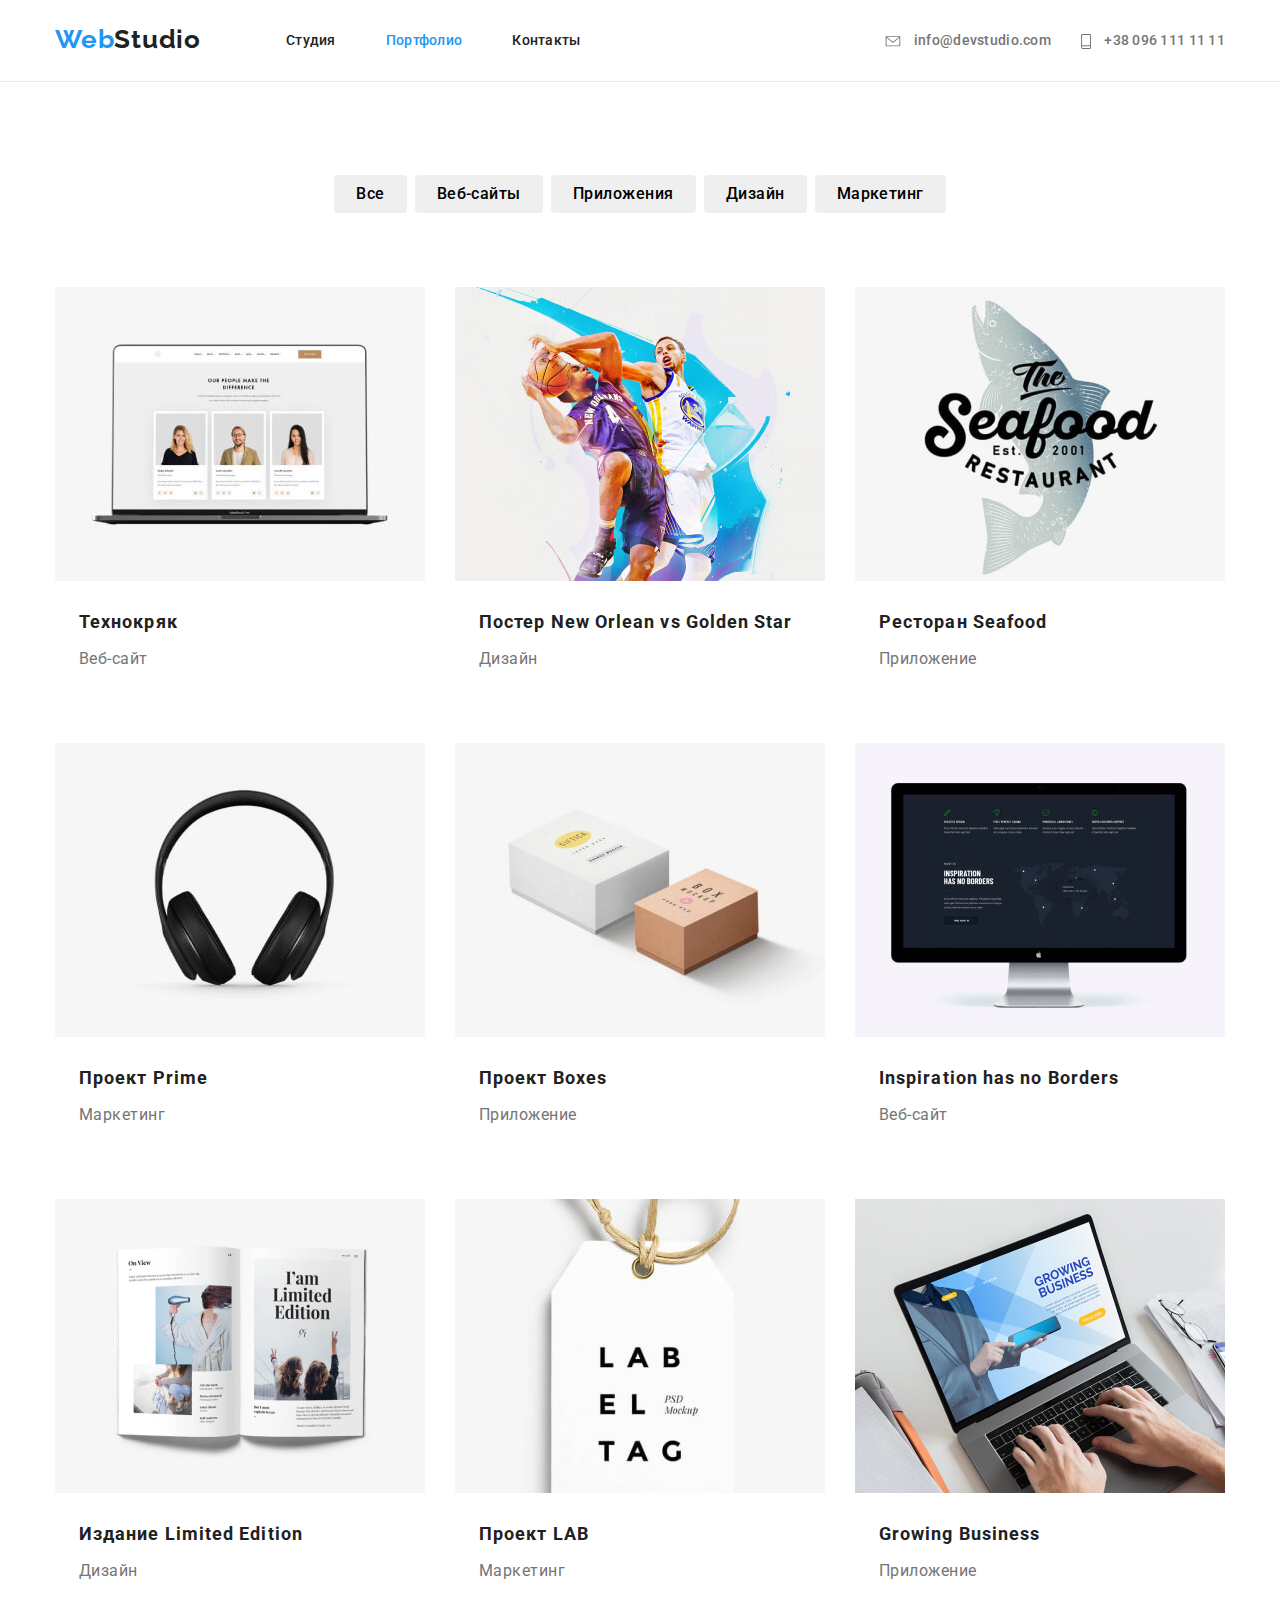
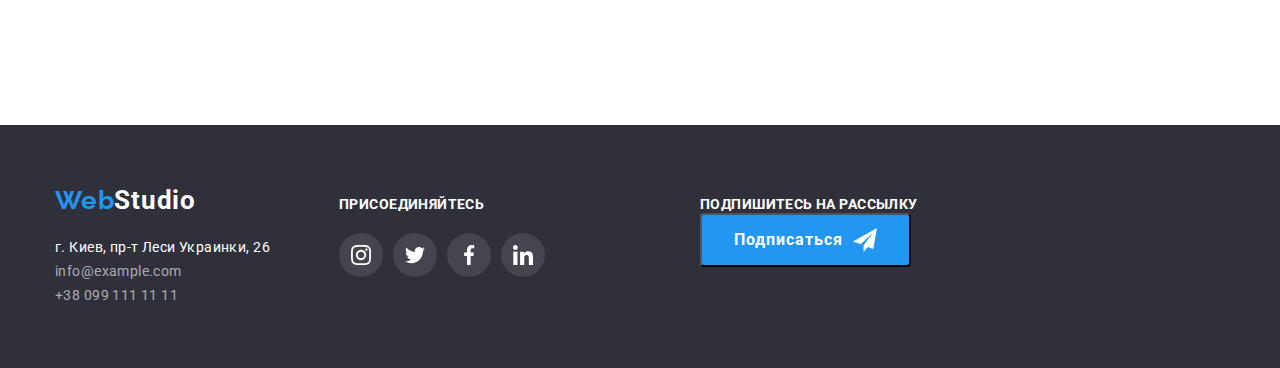
==== portfolio.html @ 4dd392c9 "Проба сделать оверлей." ====
<!DOCTYPE html>
<html lang="ru">
  <head>
    <meta charset="UTF-8" />
    <meta name="viewport" content="width=device-width, initial-scale=1.0" />
    <title>Портфолио</title>
    <link
      href="https://fonts.googleapis.com/css2?family=Raleway:wght@700&family=Roboto:wght@400;500;700;900&display=swap"
      rel="stylesheet"
    />
    <link rel="stylesheet" href="./css/normalize.css" />
    <link rel="stylesheet" href="./css/style.css" />
  </head>

  <body>
    <!-- Шапка -->

    <header class="heder">
      <div class="conteiner">
        <nav class="navigation">
          <a href="./index.html" aria-label="Логотип" class="logo-decoration">
            <span class="logo">Web</span><span class="logo-studio">Studio</span>
          </a>

          <ul class="link">
            <li class="general">
              <a href="./index.html" class="link-item">Студия</a>
            </li>
            <li class="general">
              <a href="./portfolio.html" class="link-item current">Портфолио</a>
            </li>
            <li class="general"><a href="" class="link-item">Контакты</a></li>
          </ul>
        </nav>

        <ul class="info">
          <li class="info-item">
            <a href="mailto:info@devstudio.com" class="info-kontakt" lang="en">
              <svg class="icon" width="16px" height="11px">
                <use href="./img/sprite.svg#mail-logo"></use>
              </svg>
              info@devstudio.com</a
            >
          </li>
          <li class="info-item">
            <a href="tel:+380961111111" class="info-kontakt">
              <svg class="icon" width="10px" height="15px">
                <use href="./img/sprite.svg#tel"></use>
              </svg>
              +38 096 111 11 11</a
            >
          </li>
        </ul>
      </div>
    </header>

    <main>
      <h1 hidden>Наши работы</h1>
      <ul class="menu">
        <li class="secondary-button">
          <button class="button-list" type="button">Все</button>
        </li>
        <li class="secondary-button">
          <button class="button-list" type="button">Веб-сайты</button>
        </li>
        <li class="secondary-button">
          <button class="button-list" type="button">Приложения</button>
        </li>
        <li class="secondary-button">
          <button class="button-list" type="button">Дизайн</button>
        </li>
        <li class="secondary-button">
          <button class="button-list" type="button">Маркетинг</button>
        </li>
      </ul>

      <div class="conteiner">
        <ul class="main-unit">
          <li class="editing">
            <a href="" class="logo-decoration">
              <div class="wrapper">
                <img
                  class="photo-port"
                  src="./images-portfolio/web.jpg"
                  alt="Технокряк"
                />

                <p class="decor">
                  Технокряк это современная площадка распространения
                  коронавируса. Компании используют эту платформу для цифрового
                  шпионажа и атак на защищённые сервера конкурентов.
                </p>
              </div>

              <div class="edition-title">
                <h2 class="subtitle">Технокряк</h2>
                <p class="description">Веб-сайт</p>
              </div>
            </a>
          </li>

          <li class="editing">
            <a href="" class="logo-decoration">
              <img
                class="photo-port"
                src="./images-portfolio/design.jpg"
                alt="Дизайн"
              />
              <div class="edition-title">
                <h2 class="subtitle">Постер New Orlean vs Golden Star</h2>
                <p class="description">Дизайн</p>
              </div>
              <!--<p class="decor">
                Технокряк это современная площадка распространения коронавируса.
                Компании используют эту платформу для цифрового шпионажа и атак
                на защищённые сервера конкурентов.
              </p>-->
            </a>
          </li>

          <li class="editing">
            <a href="" class="logo-decoration">
              <img
                class="photo-port"
                src="./images-portfolio/restaurant.jpg"
                alt="Название ресторана"
              />
              <div class="edition-title">
                <h2 class="subtitle">Ресторан Seafood</h2>
                <p class="description">Приложение</p>
              </div>
              <!--<p class="decor">
                Технокряк это современная площадка распространения коронавируса.
                Компании используют эту платформу для цифрового шпионажа и атак
                на защищённые сервера конкурентов.
              </p>-->
            </a>
          </li>

          <li class="editing">
            <a href="" class="logo-decoration">
              <img
                class="photo-port"
                src="./images-portfolio/marketing.jpg"
                alt="Маркетинг"
              />
              <div class="edition-title">
                <h2 class="subtitle">Проект Prime</h2>
                <p class="description">Маркетинг</p>
              </div>
              <!--<p class="decor">
                Технокряк это современная площадка распространения коронавируса.
                Компании используют эту платформу для цифрового шпионажа и атак
                на защищённые сервера конкурентов.
              </p>-->
            </a>
          </li>

          <li class="editing">
            <a href="" class="logo-decoration">
              <img
                class="photo-port"
                src="./images-portfolio/projekt.jpg"
                alt="Проект бокс"
              />
              <div class="edition-title">
                <h2 class="subtitle">Проект Boxes</h2>
                <p class="description">Приложение</p>
              </div>
              <!--<p class="decor">
                Технокряк это современная площадка распространения коронавируса.
                Компании используют эту платформу для цифрового шпионажа и атак
                на защищённые сервера конкурентов.
              </p>-->
            </a>
          </li>

          <li class="editing">
            <a href="" class="logo-decoration">
              <img
                class="photo-port"
                src="./images-portfolio/inspiration.jpg"
                alt="Монитор"
              />
              <div class="edition-title">
                <h2 class="subtitle">Inspiration has no Borders</h2>
                <p class="description">Веб-сайт</p>
              </div>
              <!--<p class="decor">
                Технокряк это современная площадка распространения коронавируса.
                Компании используют эту платформу для цифрового шпионажа и атак
                на защищённые сервера конкурентов.
              </p>-->
            </a>
          </li>

          <li class="editing">
            <a href="" class="logo-decoration">
              <img
                class="photo-port"
                src="./images-portfolio/Limited-Edition.jpg"
                alt="Издание"
              />
              <div class="edition-title">
                <h2 class="subtitle">Издание Limited Edition</h2>
                <p class="description">Дизайн</p>
              </div>
              <!--<p class="decor">
                Технокряк это современная площадка распространения коронавируса.
                Компании используют эту платформу для цифрового шпионажа и атак
                на защищённые сервера конкурентов.
              </p>-->
            </a>
          </li>

          <li class="editing">
            <a href="" class="logo-decoration">
              <img
                class="photo-port"
                src="./images-portfolio/projekt-lab.jpg"
                alt="Проект"
              />
              <div class="edition-title">
                <h2 class="subtitle">Проект LAB</h2>
                <p class="description">Маркетинг</p>
              </div>
              <!--<p class="decor">
                Технокряк это современная площадка распространения коронавируса.
                Компании используют эту платформу для цифрового шпионажа и атак
                на защищённые сервера конкурентов.
              </p>-->
            </a>
          </li>

          <li class="editing">
            <a href="" class="logo-decoration">
              <img
                class="photo-port"
                src="./images-portfolio/Growing-Business.jpg"
                alt="Бизнес"
              />
              <div class="edition-title">
                <h2 class="subtitle">Growing Business</h2>
                <p class="description">Приложение</p>
              </div>
              <!--<p class="decor">
                Технокряк это современная площадка распространения коронавируса.
                Компании используют эту платформу для цифрового шпионажа и атак
                на защищённые сервера конкурентов.
              </p>-->
            </a>
          </li>
        </ul>
      </div>
    </main>

    <!--Подвал-->

    <footer class="footer">
      <div class="conteiner">
        <div class="footer-nav">
          <a href="" class="logo-footer" lang="en"
            ><span class="logo">Web</span><span class="logo-first">Studio</span>
          </a>
          <ul class="footer-info">
            <li>г. Киев, пр-т Леси Украинки, 26</li>
            <li lang="en">
              <a href="mail:info@example.com" class="footer-adres">
                info@example.com</a
              >
            </li>

            <li>
              <a href="tel:+380991111111" class="footer-adres">
                +38 099 111 11 11</a
              >
            </li>
          </ul>
        </div>

        <div class="footer-action">
          <b class="action">Присоединяйтесь</b>
          <ul class="socsiec">
            <li lang="en" class="soc-list">
              <a href="" aria-label="instagram" class="soc-title">
                <svg width="20px" height="20px" class="soc-svg">
                  <use href="./img/sprite.svg#instagram"></use>
                </svg>
              </a>
            </li>
            <li lang="en" class="soc-list">
              <a href="" aria-label="twitter" class="soc-title">
                <svg width="20px" height="20px" class="soc-svg">
                  <use href="./img/sprite.svg#twitter"></use>
                </svg>
              </a>
            </li>
            <li lang="en" class="soc-list">
              <a href="" aria-label="facebook" class="soc-title">
                <svg width="20px" height="20px" class="soc-svg">
                  <use href="./img/sprite.svg#facebook"></use>
                </svg>
              </a>
            </li>
            <li lang="en" class="soc-list">
              <a href="" aria-label="linkedin" class="soc-title">
                <svg width="20px" height="20px" class="soc-svg">
                  <use href="./img/sprite.svg#linkedin"></use>
                </svg>
              </a>
            </li>
          </ul>
        </div>

        <div class="forma">
          <b class="action-class">Подпишитесь на рассылку</b>
          <p>
            <button class="button-footer">
              Подписаться
              <svg width="24px" height="24px" class="button-twit">
                <use href="./img/sprite.svg#icon-send"></use>
              </svg>
            </button>
          </p>
        </div>
      </div>
    </footer>
  </body>
</html>
---- css/style.css ----
html {
  box-sizing: border-box;
}

*,
*::before,
*::after {
  box-sizing: inherit;
}

:root {
  --main-font: Roboto, sans-serif;
  --secondary-font: Raleway, sans-serif;
  --title-dark-theme-color: #ffffff;
  --title-light-theme-color: #212121;
  --text-theme-color: #757575;
  --text-dark-theme-color: rgba(255, 255, 255, 0.6);
  --accent-color: #2196f3;
  --secondary-color: #afb1b8;
}

body {
  background-color: #ffffff;
  color: #757575;
  font-family: Roboto, sans-serif;
  font-size: 14px;
}

ul {
  list-style: none;
}

/*logo*/

.heder {
  border-bottom: 1px solid #ececec;
}

.heder > .conteiner {
  display: flex;
}

.conteiner,
.footer-container {
  margin-left: auto;
  margin-right: auto;
  width: 1200px;
  padding-left: 15px;
  padding-right: 15px;
}

.logo-decoration {
  padding-top: 24px;
  padding-bottom: 25px;
  text-decoration: none;
}

.logo,
.logo-studio {
  color: var(--accent-color);
  font-family: var(--secondary-font);
  font-weight: 700;
  font-size: 26px;
  line-height: 1.19;
  letter-spacing: 0.03em;
}

.logo-studio {
  margin-right: 85px;
  color: var(--title-light-theme-color);
}

/*navigation*/

.navigation {
  display: flex;
}

.link,
.info {
  padding: 0;
  margin: 0;
  padding-top: 32px;
  padding-bottom: 32px;
  display: flex;
}

.link-item {
  font-weight: 500;
  font-size: 14px;
  line-height: 1.14;
  letter-spacing: 0.02em;
  color: var(--title-light-theme-color);
  text-decoration: none;
}

.current {
  color: var(--accent-color);
}

/*.link-item current::after {
  position: absolute;
  content: "";
  width: 47px;
  height: 4px;
  left: 454px;
  top: 76px;

  background: #2196f3;
  border-radius: 2px;
}

.general {
  position: relative;
}*/

.general:not(:last-child) {
  margin-right: 50px;
}

.link-item:hover,
.link-item:focus {
  color: var(--accent-color);
}

.info {
  margin-left: auto;
}

.info-kontakt {
  font-weight: 500;
  font-size: 14px;
  line-height: 1.14;
  letter-spacing: 0.02em;
  color: var(--text-theme-color);
  text-decoration: none;
}

.icon {
  margin-right: 10px;
  vertical-align: middle;
}

.info-item:not(:last-child) {
  margin-right: 30px;
}

.info-kontakt {
  fill: #757575;
}

.info-kontakt:hover,
.info-kontakt:focus {
  color: var(--accent-color);
  fill: var(--accent-color);
}

/*hero*/

.overlay {
  max-width: 1600px;
  height: 600px;
  margin-left: auto;
  margin-right: auto;
  background-image: linear-gradient(
      to right,
      rgba(47, 48, 58, 0.8),
      rgba(47, 48, 58, 0.8)
    ),
    url(../img/Header.jpg);
  background-repeat: no-repeat;
  background-position: center;
  background-size: cover;
  outline: 1px solid black;
}

.hero {
  margin-left: auto;
  margin-right: auto;
  text-align: center;
}

.hero-title {
  padding: 0;
  margin-top: 0;
  font-weight: 900;
  font-size: 44px;
  line-height: 1.36;
  letter-spacing: 0.06em;
  text-transform: uppercase;
  color: var(--title-dark-theme-color);
}

h1,
h2,
h3,
p {
  margin: 0;
}

.hero-title {
  padding-top: 200px;
  margin-bottom: 30px;
}

.button {
  margin-bottom: 200px;
}

.button,
.button-footer {
  border-radius: 4px;
  min-width: 200px;
  text-align: center;
  padding-top: 10px;
  padding-bottom: 10px;
  padding-left: 32px;
  padding-right: 32px;
  background-color: var(--accent-color);
  font-weight: 700;
  font-size: 16px;
  line-height: 1.87;
  letter-spacing: 0.06em;
  color: var(--title-dark-theme-color);
}

/*our advantages*/

.item {
  padding-top: 94px;
  padding-bottom: 94px;
}

.primery {
  display: flex;
  margin: 0;
  padding: 0;
  padding-top: 94px;
  justify-content: center;
}

.primery-item {
  width: 70px;
  height: 70px;
}

.primery-svg {
  display: flex;
  justify-content: center;
  align-items: center;
  background-color: #f5f4fa;
  width: 270px;
  height: 120px;
}

.size {
  width: 270px;
}

.size:not(:last-child) {
  margin-right: 30px;
}

.primary-margin:not(:last-child) {
  margin-right: 30px;
}

.main-title {
  font-weight: 700;
  font-size: 36px;
  line-height: 1.17;
  text-align: center;
  letter-spacing: 0.03em;
  color: var(--title-light-theme-color);
}

.main-title {
  margin-bottom: 50px;
}

.title {
  display: flex;
  margin-top: 55px;
  margin-bottom: 10px;
}

.title {
  font-weight: 700;
  font-size: 14px;
  line-height: 1.14;
  letter-spacing: 0.03em;
  text-transform: uppercase;
  color: var(--title-light-theme-color);
}

/*what we do*/

.employment {
  display: flex;
  margin: 0;
  padding: 0;
  justify-content: center;
}

.size-two:not(:last-child) {
  margin-right: 30px;
}

.title-list {
  font-weight: 700;
  font-size: 14px;
  line-height: 1.14px;
  text-align: center;
  letter-spacing: 0.03em;
  text-transform: uppercase;
  color: var(--title-dark-theme-color);
}

.duit {
  position: relative;
  background-image: linear-gradient(
    to right,
    rgba(47, 48, 58, 0.8),
    rgba(47, 48, 58, 0.8)
  );
}

.title-list {
  position: absolute;
  bottom: 30px;
  right: 70px;
}

.comand {
  border-radius: 0px 0px 4px 4px;
  box-shadow: 0px 2px 1px rgba(0, 0, 0, 0.2), 0px 1px 1px rgba(0, 0, 0, 0.14),
    0px 1px 3px rgba(0, 0, 0, 0.12);
}

/*team*/

.team {
  background-color: #f5f4fa;
}

.team-list {
  display: flex;
  margin: 0;
  padding: 0;
}

.team-list:not(:last-child) {
  margin-right: 30px;
}

.team-list > .size-two {
  background-color: #ffffff;
}

.group {
  display: flex;
  justify-content: center;
  align-items: center;
  padding: 0;
  padding-top: 16px;
  padding-bottom: 24px;
}

.group-list:not(:last-child) {
  margin-right: 10px;
}

.group-title {
  fill: #afb1b8;
  display: flex;
  justify-content: center;
  align-items: center;
  width: 44px;
  height: 44px;
}

.group-title:hover,
.group-title:focus {
  display: flex;
  background-color: var(--accent-color);
  fill: #ffffff;
  border-radius: 50%;
  justify-content: center;
  align-items: center;
  width: 44px;
  height: 44px;
}

/*our team*/
.employees {
  font-weight: 500;
  font-size: 16px;
  line-height: 1.19;
  text-align: center;
  letter-spacing: 0.03em;
  color: var(--title-light-theme-color);
}

.employees-position {
  font-weight: 400;
  font-size: 16px;
  line-height: 1.19;
  text-align: center;
  letter-spacing: 0.03em;
}

.employees {
  margin-top: 30px;
  margin-bottom: 10px;
}

/*clients*/

.piple {
  display: flex;
  justify-content: center;
  margin: 0;
  padding: 0;
}

.svg-clients:not(:last-child) {
  margin-right: 30px;
}

.imeges {
  display: flex;
  width: 170px;
  height: 90px;
  justify-content: center;
  align-items: center;
  border: 1px solid #afb1b8;
  border-radius: 4px;
}

.imeges {
  fill: #afb1b8;
}

.imeges:hover,
.imeges:focus {
  border: 1px solid #2196f3;
  fill: #2196f3;
}

/*footer*/

.footer > .conteiner {
  display: flex;
  align-items: baseline;
}

.footer-nav {
  margin-right: 69px;
}

.footer-info,
.footer-adres {
  margin: 0;
  padding: 0;
}

.footer {
  padding-top: 60px;
  padding-bottom: 60px;
  background-color: #2f303a;
}

.logo-footer {
  font-weight: 700;
  font-size: 26px;
  line-height: 1.19;
  letter-spacing: 0.03em;
  color: var(--title-dark-theme-color);
  text-decoration: none;
}

.footer-info,
.footer-adres {
  font-weight: 400;
  font-size: 14px;
  line-height: 1.71;
  letter-spacing: 0.03em;
  color: var(--title-dark-theme-color);
}

.footer-adres {
  text-decoration: none;
  color: var(--text-dark-theme-color);
}

.footer-info {
  margin-top: 20px;
}

.footer-adres {
  padding-top: 9px;
}

.socsiec,
.main-unit {
  margin: 0;
  padding: 0;
  margin-top: 20px;
}

.socsiec {
  display: flex;
}

.soc-list:not(:last-child) {
  margin-right: 10px;
}

.soc-title {
  fill: #ffffff;
}

.soc-title:hover,
.soc-title:focus {
  background-color: var(--accent-color);
}

.soc-title {
  display: flex;
  justify-content: center;
  align-items: center;
  border-radius: 50%;
  width: 44px;
  height: 44px;
  background-color: rgba(255, 255, 255, 0.1);
}

.footer-action {
  margin-right: 155px;
}

.action,
.action-class {
  font-weight: 700;
  font-size: 14px;
  line-height: 1.14;
  letter-spacing: 0.03em;
  text-transform: uppercase;
  color: var(--title-dark-theme-color);
}

.button-footer {
  display: flex;
  justify-content: center;
  align-items: center;
}

.button-twit {
  margin-left: 10px;
}

/*portfolio*/

.button-list {
  padding: 0;
  padding-top: 6px;
  padding-bottom: 6px;
  padding-right: 22px;
  padding-left: 22px;
}

.button-list:hover,
.button-list:focus {
  background-color: var(--accent-color);
  color: var(--title-dark-theme-color);
}

.button-list {
  border: 0px;
  border-radius: 4px;
  font-weight: 500;
  font-size: 16px;
  line-height: 1.62;
  text-align: center;
  letter-spacing: 0.03em;
}

.secondary-button:not(:last-child) {
  margin-right: 8px;
}

.menu {
  display: flex;
  justify-content: center;
  margin-top: 93px;
  margin-bottom: 50px;
  padding: 0;
}

.main-unit {
  display: flex;
  flex-wrap: wrap;
  padding-bottom: 94px;
}

.logo-decoration {
  display: block;
}

.editing {
  position: relative;
}

.wrapper {
  position: relative;
}

.photo-port {
  width: 370px;
}

.decor {
  position: absolute;
  display: flex;
  background-color: rgba(33, 150, 243, 0.9);
  width: 100%;
  height: 100%;
  padding-top: 63px;
  padding-bottom: 63px;
  padding-right: 24px;
  padding-left: 24px;
  left: 0%;
  top: 0%;
  /*transform: translate(-50%, -50%);*/
  transform: translateY(100%);

  opacity: 0;
}

.editing .decor:hover {
  left: 50%;
  top: 50%;
  transform: translate(-50%, -50%);
  transition: transform 250 ms cubic-bezier(0.4, 0, 0.2, 1);
  opacity: 1;
}

.editing:hover,
.editing:focus {
  border: 1px solid #eeeeee;
  box-sizing: border-box;
  box-shadow: 1px 4px 6px rgba(0, 0, 0, 0.16), 0px 4px 4px rgba(0, 0, 0, 0.06),
    0px 1px 1px rgba(0, 0, 0, 0.12);
}

.decor {
  font-family: Roboto;
  font-style: normal;
  font-weight: 400;
  font-size: 18px;
  line-height: 28px;
  letter-spacing: 0.03em;
  color: #ffffff;
}

.editing {
  margin-right: 30px;
  width: 370px;
}

.editing:nth-child(3n) {
  margin-right: 0;
}

.editing:nth-last-child(-n + 3) {
  margin-bottom: 0;
}

.subtitle {
  font-weight: 700;
  font-size: 18px;
  line-height: 2;
  letter-spacing: 0.06em;
  color: var(--title-light-theme-color);
  text-decoration: none;
}

.subtitle {
  margin-bottom: 4px;
}

.description {
  font-weight: 400;
  font-size: 16px;
  line-height: 1.87;
  letter-spacing: 0.03em;
  color: var(--text-theme-color);
  text-decoration: none;
}

.edition-title {
  padding-top: 20px;
  padding-right: 24px;
  padding-bottom: 20px;
  padding-left: 24px;
}
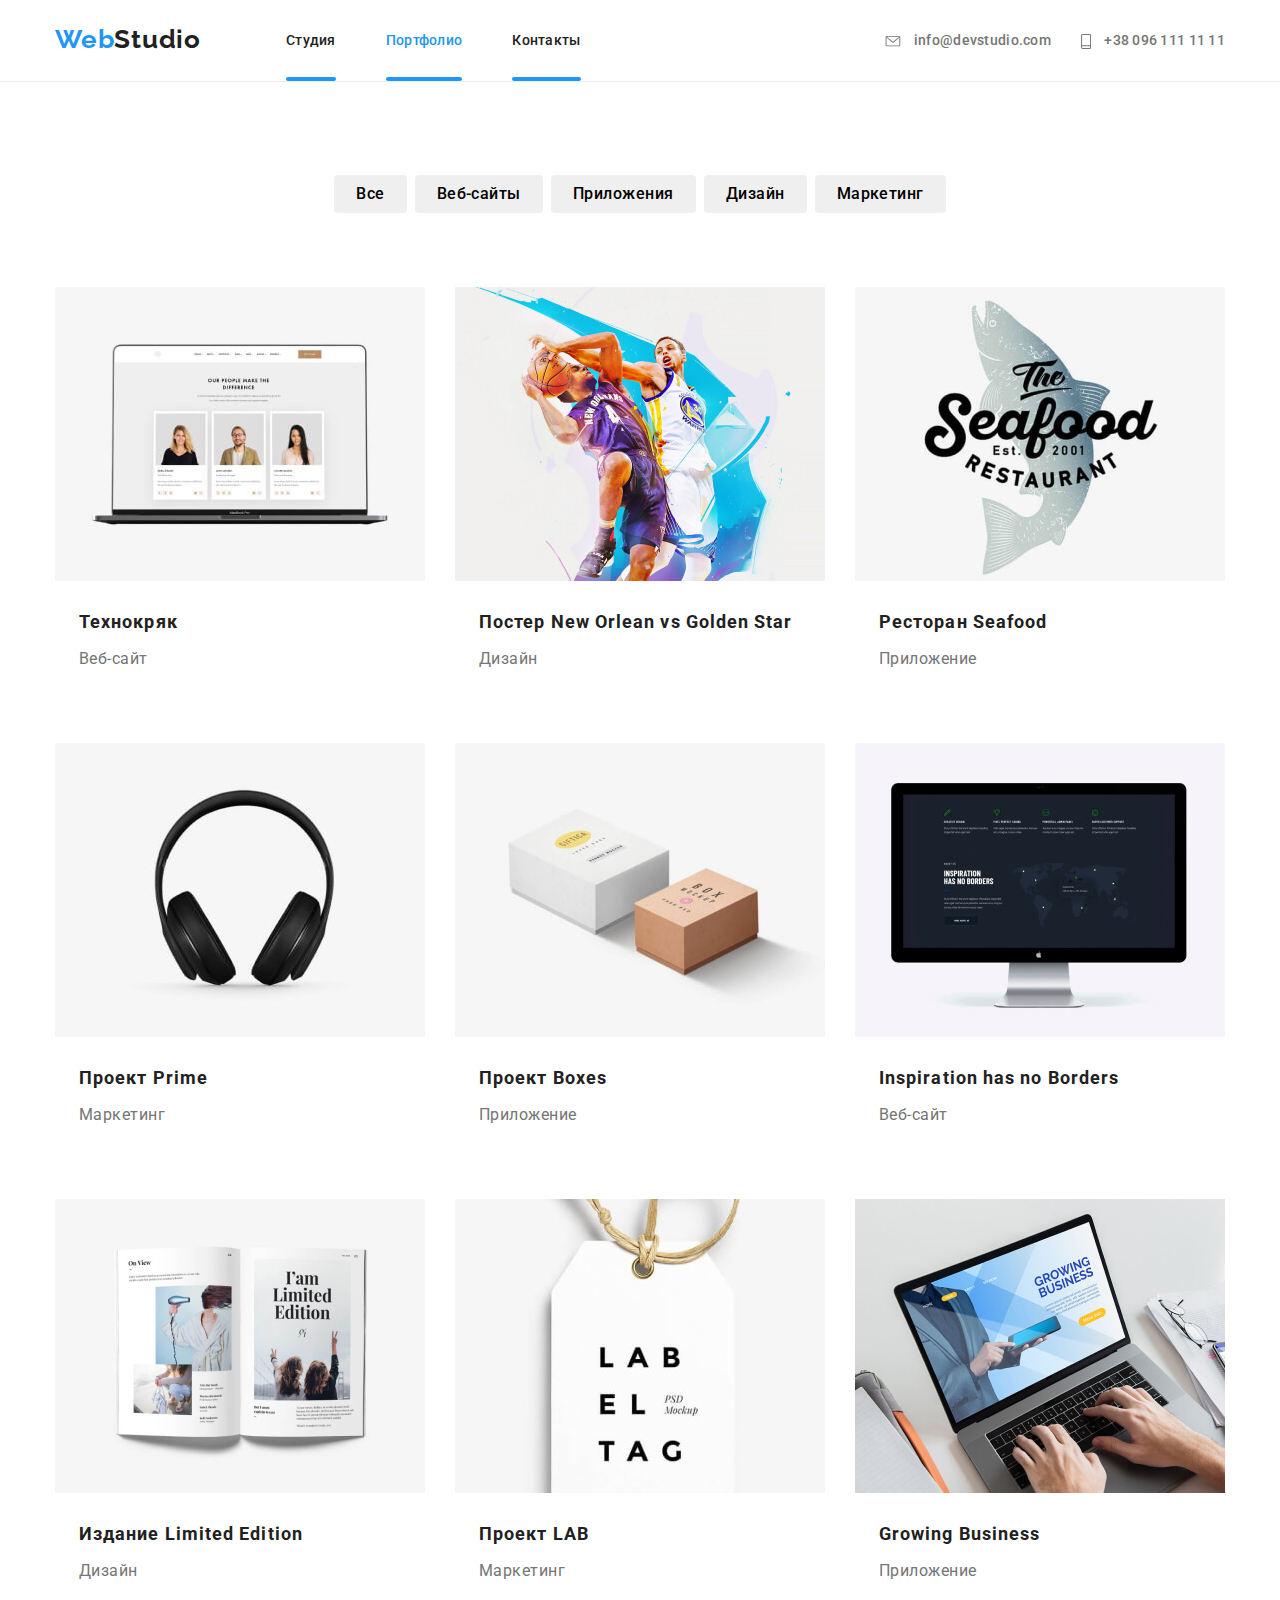
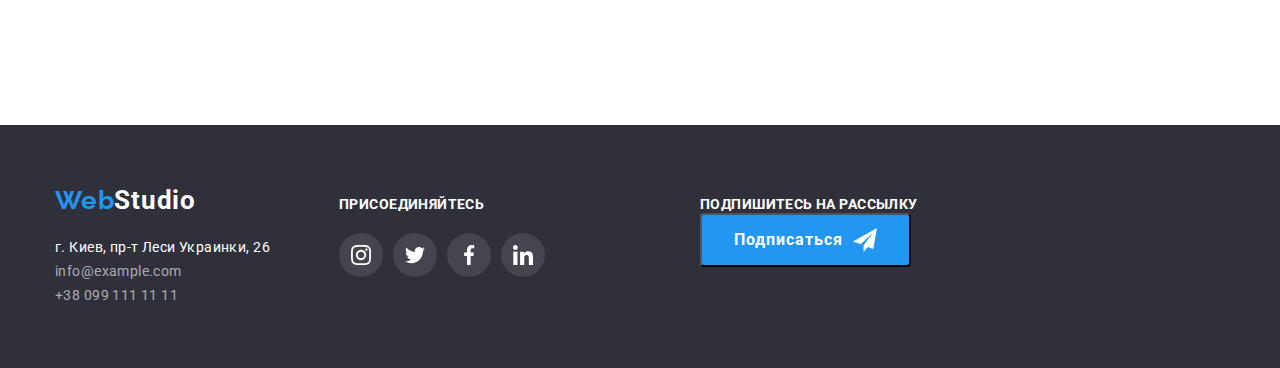
==== commit a173201e: "сделал часть подчеркиваний." ====
--- a/portfolio.html
+++ b/portfolio.html
@@ -101,153 +101,169 @@
 
           <li class="editing">
             <a href="" class="logo-decoration">
-              <img
-                class="photo-port"
-                src="./images-portfolio/design.jpg"
-                alt="Дизайн"
-              />
+              <div class="wrapper">
+                <img
+                  class="photo-port"
+                  src="./images-portfolio/design.jpg"
+                  alt="Дизайн"
+                />
+                <p class="decor">
+                  Технокряк это современная площадка распространения
+                  коронавируса. Компании используют эту платформу для цифрового
+                  шпионажа и атак на защищённые сервера конкурентов.
+                </p>
+              </div>
               <div class="edition-title">
                 <h2 class="subtitle">Постер New Orlean vs Golden Star</h2>
                 <p class="description">Дизайн</p>
               </div>
-              <!--<p class="decor">
-                Технокряк это современная площадка распространения коронавируса.
-                Компании используют эту платформу для цифрового шпионажа и атак
-                на защищённые сервера конкурентов.
-              </p>-->
-            </a>
-          </li>
-
-          <li class="editing">
-            <a href="" class="logo-decoration">
-              <img
-                class="photo-port"
-                src="./images-portfolio/restaurant.jpg"
-                alt="Название ресторана"
-              />
+            </a>
+          </li>
+
+          <li class="editing">
+            <a href="" class="logo-decoration">
+              <div class="wrapper">
+                <img
+                  class="photo-port"
+                  src="./images-portfolio/restaurant.jpg"
+                  alt="Название ресторана"
+                />
+                <p class="decor">
+                  Технокряк это современная площадка распространения
+                  коронавируса. Компании используют эту платформу для цифрового
+                  шпионажа и атак на защищённые сервера конкурентов.
+                </p>
+              </div>
               <div class="edition-title">
                 <h2 class="subtitle">Ресторан Seafood</h2>
                 <p class="description">Приложение</p>
               </div>
-              <!--<p class="decor">
-                Технокряк это современная площадка распространения коронавируса.
-                Компании используют эту платформу для цифрового шпионажа и атак
-                на защищённые сервера конкурентов.
-              </p>-->
-            </a>
-          </li>
-
-          <li class="editing">
-            <a href="" class="logo-decoration">
-              <img
-                class="photo-port"
-                src="./images-portfolio/marketing.jpg"
-                alt="Маркетинг"
-              />
+            </a>
+          </li>
+
+          <li class="editing">
+            <a href="" class="logo-decoration">
+              <div class="wrapper">
+                <img
+                  class="photo-port"
+                  src="./images-portfolio/marketing.jpg"
+                  alt="Маркетинг"
+                />
+                <p class="decor">
+                  Технокряк это современная площадка распространения
+                  коронавируса. Компании используют эту платформу для цифрового
+                  шпионажа и атак на защищённые сервера конкурентов.
+                </p>
+              </div>
               <div class="edition-title">
                 <h2 class="subtitle">Проект Prime</h2>
                 <p class="description">Маркетинг</p>
               </div>
-              <!--<p class="decor">
-                Технокряк это современная площадка распространения коронавируса.
-                Компании используют эту платформу для цифрового шпионажа и атак
-                на защищённые сервера конкурентов.
-              </p>-->
-            </a>
-          </li>
-
-          <li class="editing">
-            <a href="" class="logo-decoration">
-              <img
-                class="photo-port"
-                src="./images-portfolio/projekt.jpg"
-                alt="Проект бокс"
-              />
+            </a>
+          </li>
+
+          <li class="editing">
+            <a href="" class="logo-decoration">
+              <div class="wrapper">
+                <img
+                  class="photo-port"
+                  src="./images-portfolio/projekt.jpg"
+                  alt="Проект бокс"
+                />
+                <p class="decor">
+                  Технокряк это современная площадка распространения
+                  коронавируса. Компании используют эту платформу для цифрового
+                  шпионажа и атак на защищённые сервера конкурентов.
+                </p>
+              </div>
               <div class="edition-title">
                 <h2 class="subtitle">Проект Boxes</h2>
                 <p class="description">Приложение</p>
               </div>
-              <!--<p class="decor">
-                Технокряк это современная площадка распространения коронавируса.
-                Компании используют эту платформу для цифрового шпионажа и атак
-                на защищённые сервера конкурентов.
-              </p>-->
-            </a>
-          </li>
-
-          <li class="editing">
-            <a href="" class="logo-decoration">
-              <img
-                class="photo-port"
-                src="./images-portfolio/inspiration.jpg"
-                alt="Монитор"
-              />
+            </a>
+          </li>
+
+          <li class="editing">
+            <a href="" class="logo-decoration">
+              <div class="wrapper">
+                <img
+                  class="photo-port"
+                  src="./images-portfolio/inspiration.jpg"
+                  alt="Монитор"
+                />
+                <p class="decor">
+                  Технокряк это современная площадка распространения
+                  коронавируса. Компании используют эту платформу для цифрового
+                  шпионажа и атак на защищённые сервера конкурентов.
+                </p>
+              </div>
               <div class="edition-title">
                 <h2 class="subtitle">Inspiration has no Borders</h2>
                 <p class="description">Веб-сайт</p>
               </div>
-              <!--<p class="decor">
-                Технокряк это современная площадка распространения коронавируса.
-                Компании используют эту платформу для цифрового шпионажа и атак
-                на защищённые сервера конкурентов.
-              </p>-->
-            </a>
-          </li>
-
-          <li class="editing">
-            <a href="" class="logo-decoration">
-              <img
-                class="photo-port"
-                src="./images-portfolio/Limited-Edition.jpg"
-                alt="Издание"
-              />
+            </a>
+          </li>
+
+          <li class="editing">
+            <a href="" class="logo-decoration">
+              <div class="wrapper">
+                <img
+                  class="photo-port"
+                  src="./images-portfolio/Limited-Edition.jpg"
+                  alt="Издание"
+                />
+                <p class="decor">
+                  Технокряк это современная площадка распространения
+                  коронавируса. Компании используют эту платформу для цифрового
+                  шпионажа и атак на защищённые сервера конкурентов.
+                </p>
+              </div>
               <div class="edition-title">
                 <h2 class="subtitle">Издание Limited Edition</h2>
                 <p class="description">Дизайн</p>
               </div>
-              <!--<p class="decor">
-                Технокряк это современная площадка распространения коронавируса.
-                Компании используют эту платформу для цифрового шпионажа и атак
-                на защищённые сервера конкурентов.
-              </p>-->
-            </a>
-          </li>
-
-          <li class="editing">
-            <a href="" class="logo-decoration">
-              <img
-                class="photo-port"
-                src="./images-portfolio/projekt-lab.jpg"
-                alt="Проект"
-              />
+            </a>
+          </li>
+
+          <li class="editing">
+            <a href="" class="logo-decoration">
+              <div class="wrapper">
+                <img
+                  class="photo-port"
+                  src="./images-portfolio/projekt-lab.jpg"
+                  alt="Проект"
+                />
+                <p class="decor">
+                  Технокряк это современная площадка распространения
+                  коронавируса. Компании используют эту платформу для цифрового
+                  шпионажа и атак на защищённые сервера конкурентов.
+                </p>
+              </div>
               <div class="edition-title">
                 <h2 class="subtitle">Проект LAB</h2>
                 <p class="description">Маркетинг</p>
               </div>
-              <!--<p class="decor">
-                Технокряк это современная площадка распространения коронавируса.
-                Компании используют эту платформу для цифрового шпионажа и атак
-                на защищённые сервера конкурентов.
-              </p>-->
-            </a>
-          </li>
-
-          <li class="editing">
-            <a href="" class="logo-decoration">
-              <img
-                class="photo-port"
-                src="./images-portfolio/Growing-Business.jpg"
-                alt="Бизнес"
-              />
+            </a>
+          </li>
+
+          <li class="editing">
+            <a href="" class="logo-decoration">
+              <div class="wrapper">
+                <img
+                  class="photo-port"
+                  src="./images-portfolio/Growing-Business.jpg"
+                  alt="Бизнес"
+                />
+                <p class="decor">
+                  Технокряк это современная площадка распространения
+                  коронавируса. Компании используют эту платформу для цифрового
+                  шпионажа и атак на защищённые сервера конкурентов.
+                </p>
+              </div>
               <div class="edition-title">
                 <h2 class="subtitle">Growing Business</h2>
                 <p class="description">Приложение</p>
               </div>
-              <!--<p class="decor">
-                Технокряк это современная площадка распространения коронавируса.
-                Компании используют эту платформу для цифрового шпионажа и атак
-                на защищённые сервера конкурентов.
-              </p>-->
             </a>
           </li>
         </ul>
--- a/css/style.css
+++ b/css/style.css
@@ -98,24 +98,24 @@
   color: var(--accent-color);
 }
 
-/*.link-item current::after {
+.general:not(:last-child) {
+  margin-right: 50px;
+}
+
+.general {
+  position: relative;
+}
+
+.link-item::after {
+  content: "";
   position: absolute;
-  content: "";
-  width: 47px;
+  left: 0;
+  bottom: 0;
+  width: 100%;
   height: 4px;
-  left: 454px;
-  top: 76px;
-
   background: #2196f3;
   border-radius: 2px;
-}
-
-.general {
-  position: relative;
-}*/
-
-.general:not(:last-child) {
-  margin-right: 50px;
+  transform: translateY(32px);
 }
 
 .link-item:hover,
@@ -607,12 +607,9 @@
   display: block;
 }
 
-.editing {
+.logo-decoration .wrapper {
   position: relative;
-}
-
-.wrapper {
-  position: relative;
+  overflow: hidden;
 }
 
 .photo-port {
@@ -631,17 +628,17 @@
   padding-left: 24px;
   left: 0%;
   top: 0%;
-  /*transform: translate(-50%, -50%);*/
   transform: translateY(100%);
+  transition: transform 250ms cubic-bezier(0.4, 0, 0.2, 1);
 
   opacity: 0;
 }
 
-.editing .decor:hover {
+.logo-decoration:hover .decor {
   left: 50%;
   top: 50%;
   transform: translate(-50%, -50%);
-  transition: transform 250 ms cubic-bezier(0.4, 0, 0.2, 1);
+
   opacity: 1;
 }
 
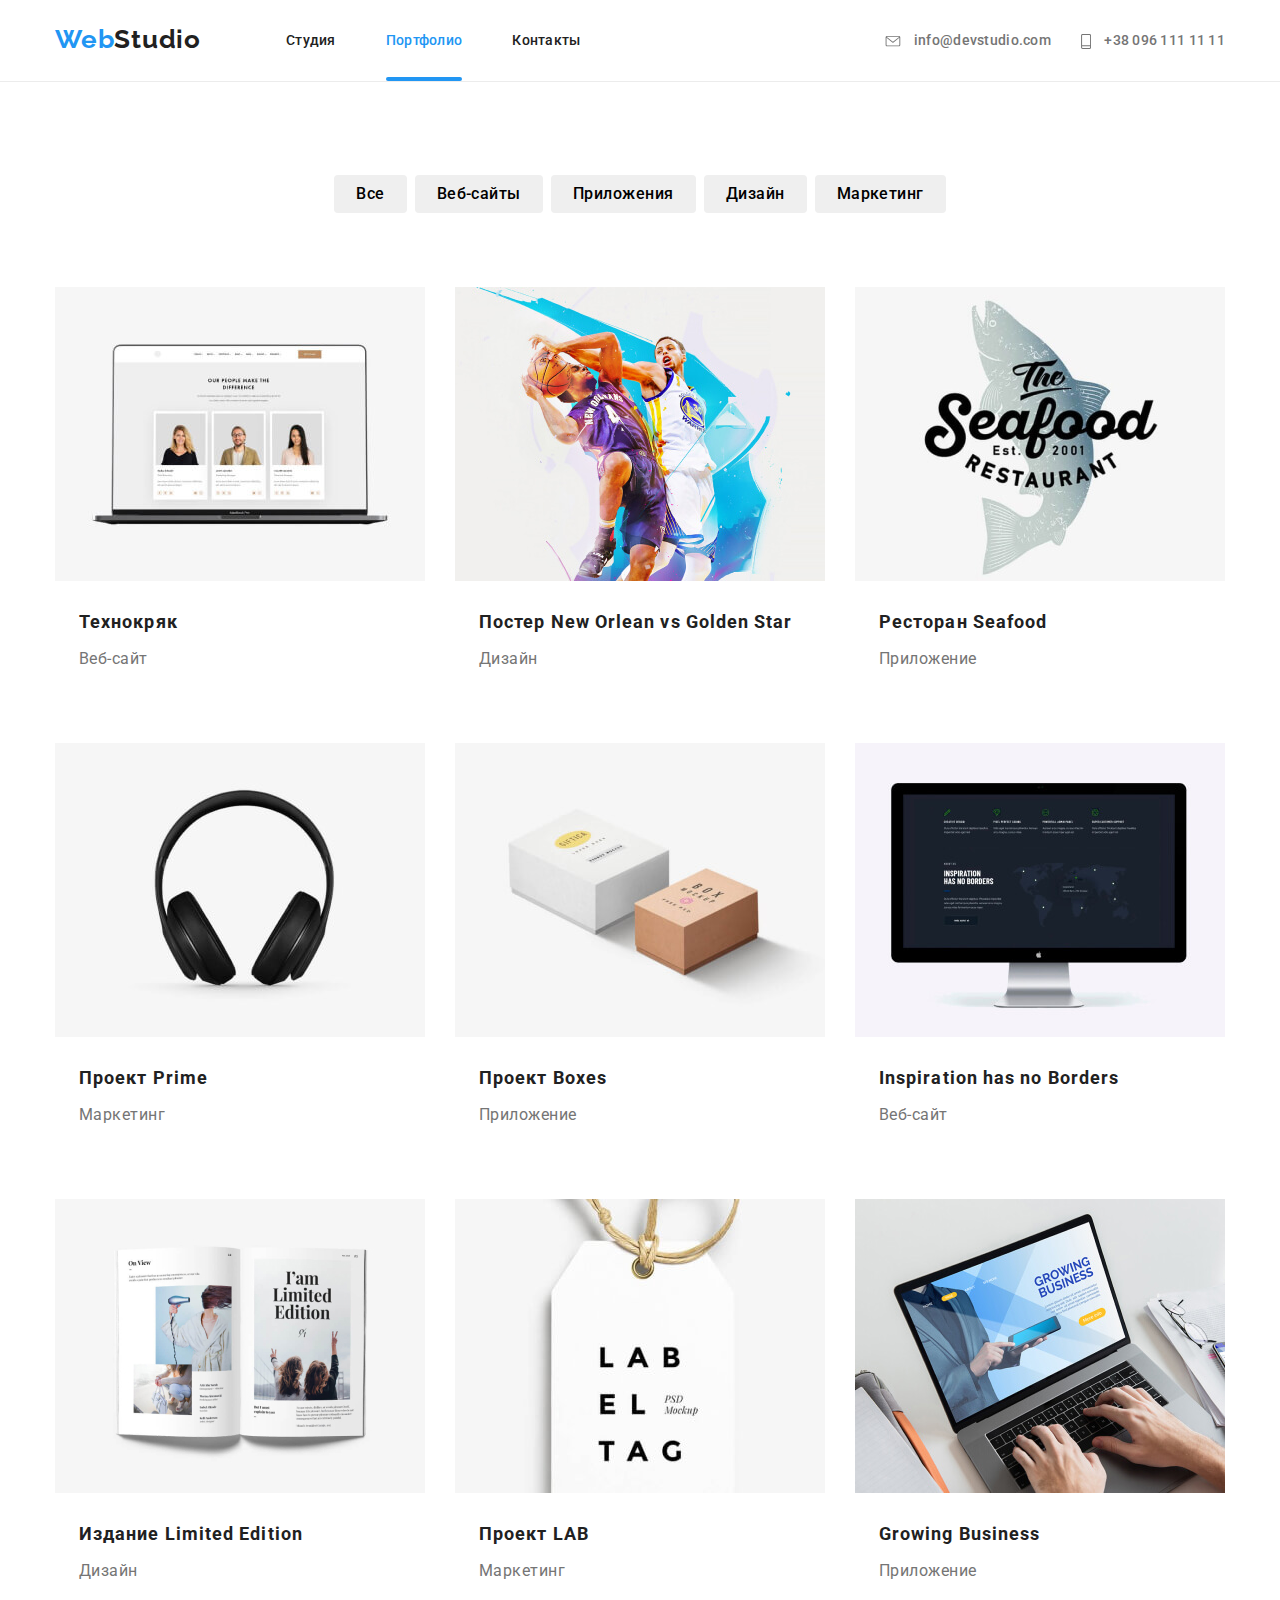
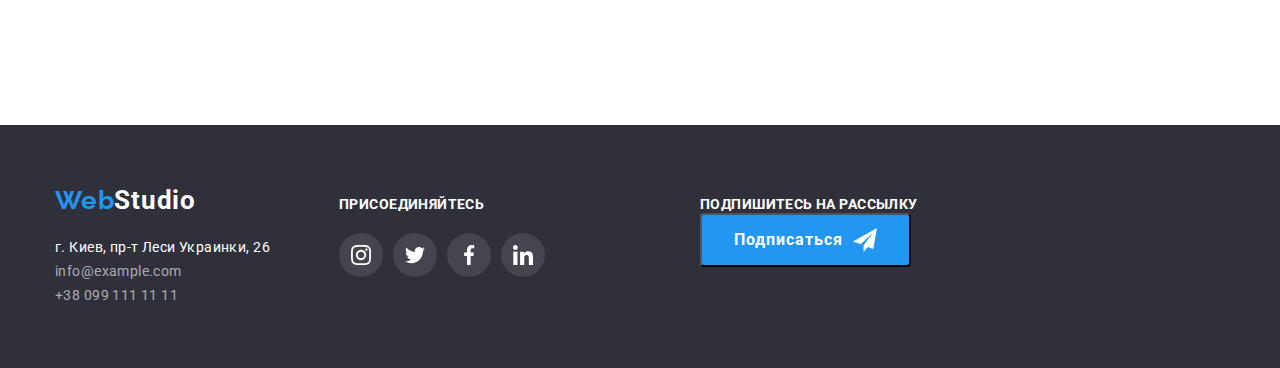
==== commit dfe5925d: "В секции Чем мы занимаемся текст спозиционирован поверх изображения." ====
--- a/portfolio.html
+++ b/portfolio.html
@@ -27,7 +27,9 @@
               <a href="./index.html" class="link-item">Студия</a>
             </li>
             <li class="general">
-              <a href="./portfolio.html" class="link-item current">Портфолио</a>
+              <a href="./portfolio.html" class="link-item current-effect"
+                >Портфолио</a
+              >
             </li>
             <li class="general"><a href="" class="link-item">Контакты</a></li>
           </ul>
--- a/css/style.css
+++ b/css/style.css
@@ -94,7 +94,7 @@
   text-decoration: none;
 }
 
-.current {
+.current-effect {
   color: var(--accent-color);
 }
 
@@ -106,7 +106,7 @@
   position: relative;
 }
 
-.link-item::after {
+.current-effect::after {
   content: "";
   position: absolute;
   left: 0;
@@ -121,6 +121,7 @@
 .link-item:hover,
 .link-item:focus {
   color: var(--accent-color);
+  transition: transform 250ms cubic-bezier(0.4, 0, 0.2, 1);
 }
 
 .info {
@@ -153,6 +154,7 @@
 .info-kontakt:focus {
   color: var(--accent-color);
   fill: var(--accent-color);
+  transition: transform 250ms cubic-bezier(0.4, 0, 0.2, 1);
 }
 
 /*hero*/
@@ -306,29 +308,26 @@
   margin-right: 30px;
 }
 
+.size-two {
+  position: relative;
+}
+
 .title-list {
+  position: absolute;
+  bottom: 1%;
+  width: 370px;
+  height: 70px;
+  background-color: rgba(47, 48, 58, 0.8);
+  font-style: normal;
   font-weight: 700;
   font-size: 14px;
-  line-height: 1.14px;
+  line-height: 1.17;
+  letter-spacing: 0.03em;
+  text-transform: uppercase;
+  color: #ffffff;
   text-align: center;
-  letter-spacing: 0.03em;
-  text-transform: uppercase;
-  color: var(--title-dark-theme-color);
-}
-
-.duit {
-  position: relative;
-  background-image: linear-gradient(
-    to right,
-    rgba(47, 48, 58, 0.8),
-    rgba(47, 48, 58, 0.8)
-  );
-}
-
-.title-list {
-  position: absolute;
-  bottom: 30px;
-  right: 70px;
+  padding-top: 27px;
+  padding-bottom: 27px;
 }
 
 .comand {
@@ -389,6 +388,7 @@
   align-items: center;
   width: 44px;
   height: 44px;
+  transition: transform 250ms cubic-bezier(0.4, 0, 0.2, 1);
 }
 
 /*our team*/
@@ -445,6 +445,7 @@
 .imeges:focus {
   border: 1px solid #2196f3;
   fill: #2196f3;
+  transition: transform 250ms cubic-bezier(0.4, 0, 0.2, 1);
 }
 
 /*footer*/
@@ -523,6 +524,7 @@
 .soc-title:hover,
 .soc-title:focus {
   background-color: var(--accent-color);
+  transition: transform 250ms cubic-bezier(0.4, 0, 0.2, 1);
 }
 
 .soc-title {
@@ -573,6 +575,7 @@
 .button-list:focus {
   background-color: var(--accent-color);
   color: var(--title-dark-theme-color);
+  transition: transform 250ms cubic-bezier(0.4, 0, 0.2, 1);
 }
 
 .button-list {
@@ -626,10 +629,9 @@
   padding-bottom: 63px;
   padding-right: 24px;
   padding-left: 24px;
-  left: 0%;
-  top: 0%;
+  left: 0;
+  bottom: 0;
   transform: translateY(100%);
-  transition: transform 250ms cubic-bezier(0.4, 0, 0.2, 1);
 
   opacity: 0;
 }
@@ -638,6 +640,7 @@
   left: 50%;
   top: 50%;
   transform: translate(-50%, -50%);
+  transition: transform 250ms cubic-bezier(0.4, 0, 0.2, 1);
 
   opacity: 1;
 }
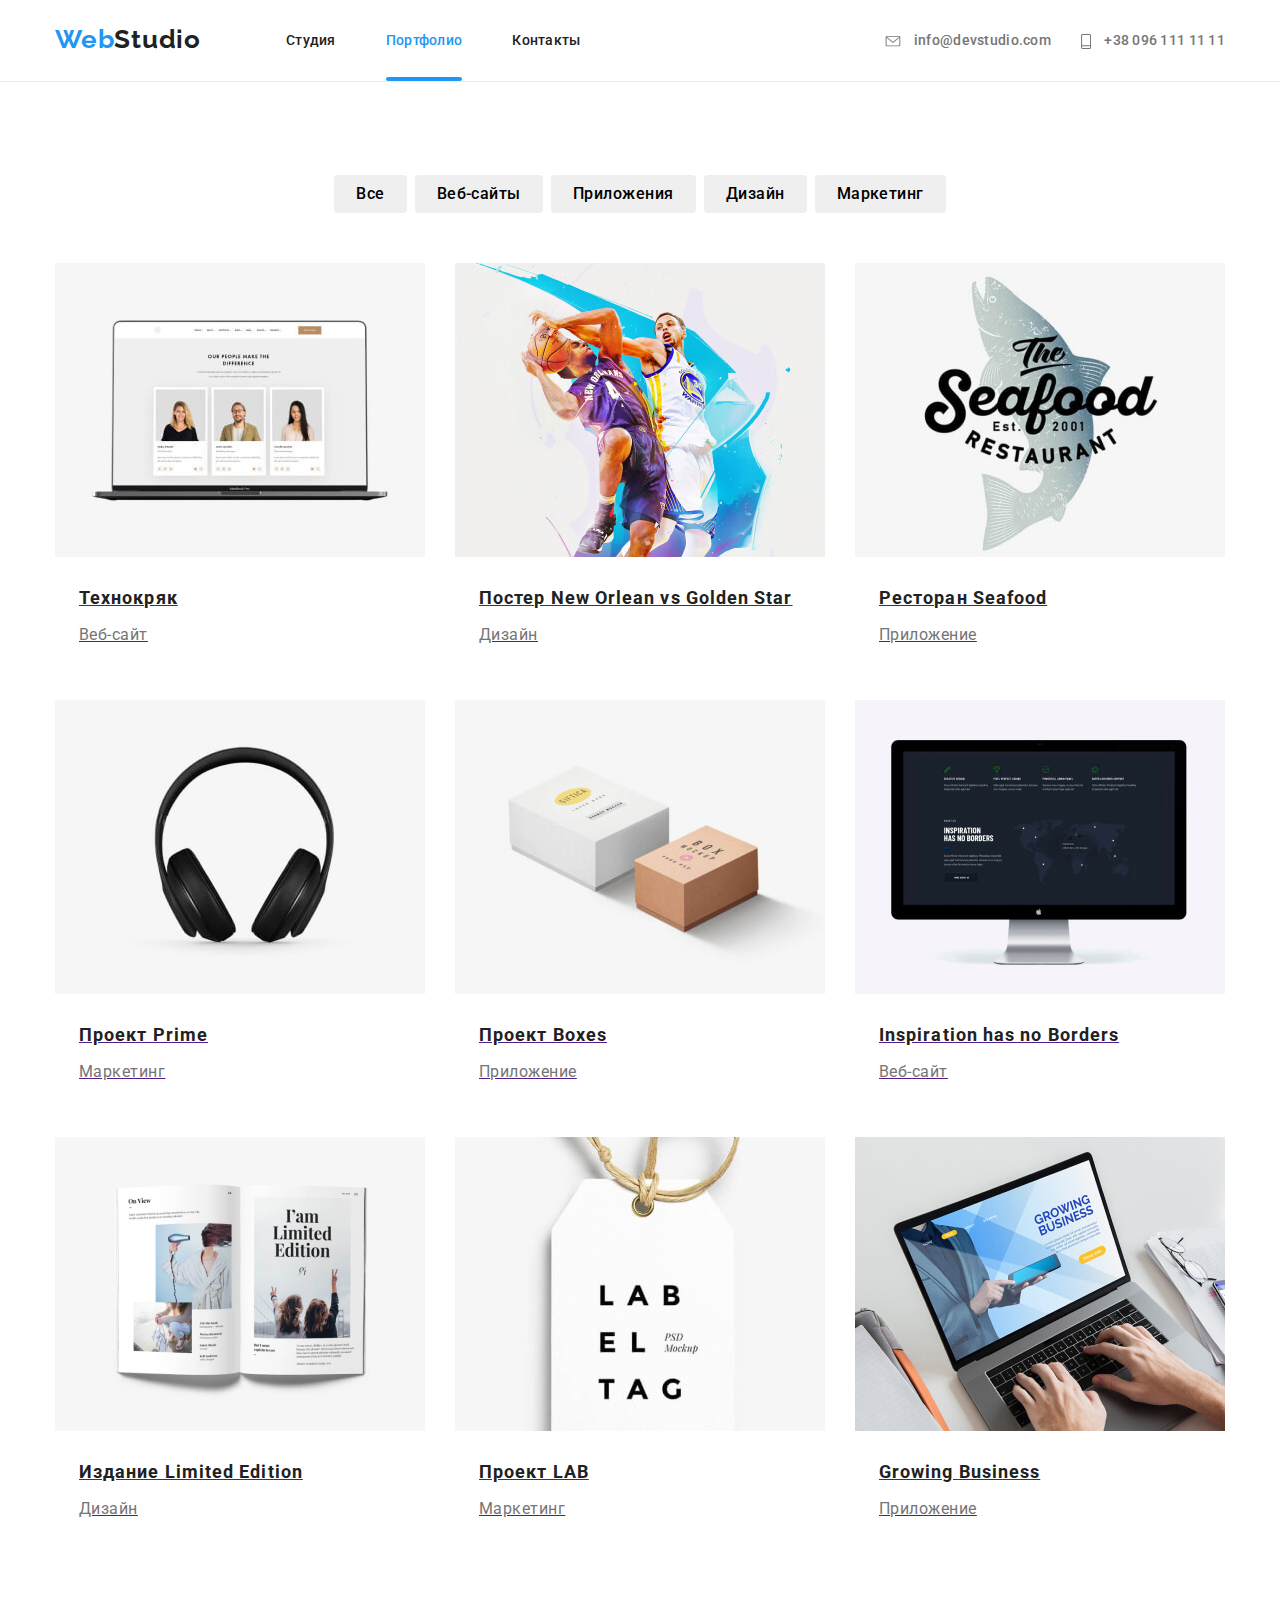
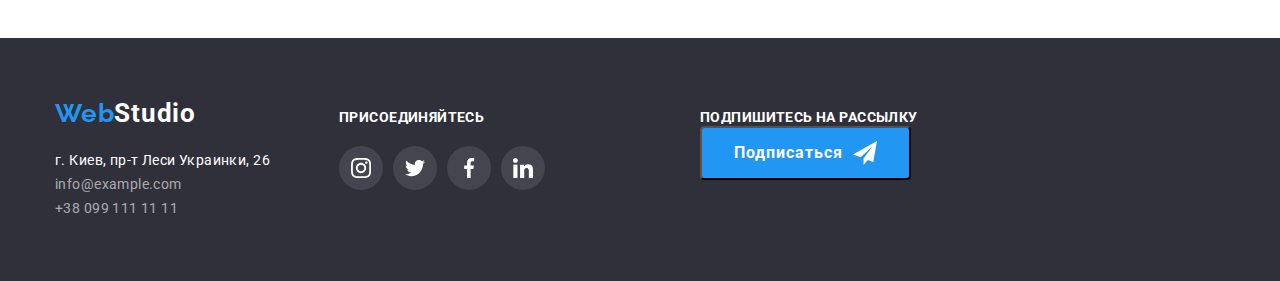
==== commit d7a97844: "Изменил класс в хедере." ====
--- a/portfolio.html
+++ b/portfolio.html
@@ -18,7 +18,7 @@
     <header class="heder">
       <div class="conteiner">
         <nav class="navigation">
-          <a href="./index.html" aria-label="Логотип" class="logo-decoration">
+          <a href="./index.html" aria-label="Логотип" class="logo-decorait">
             <span class="logo">Web</span><span class="logo-studio">Studio</span>
           </a>
 
--- a/css/style.css
+++ b/css/style.css
@@ -49,7 +49,7 @@
   padding-right: 15px;
 }
 
-.logo-decoration {
+.logo-decorait {
   padding-top: 24px;
   padding-bottom: 25px;
   text-decoration: none;
@@ -121,7 +121,7 @@
 .link-item:hover,
 .link-item:focus {
   color: var(--accent-color);
-  transition: transform 250ms cubic-bezier(0.4, 0, 0.2, 1);
+  transition: 250ms cubic-bezier(0.4, 0, 0.2, 1);
 }
 
 .info {
@@ -154,7 +154,7 @@
 .info-kontakt:focus {
   color: var(--accent-color);
   fill: var(--accent-color);
-  transition: transform 250ms cubic-bezier(0.4, 0, 0.2, 1);
+  transition: 250ms cubic-bezier(0.4, 0, 0.2, 1);
 }
 
 /*hero*/
@@ -388,7 +388,7 @@
   align-items: center;
   width: 44px;
   height: 44px;
-  transition: transform 250ms cubic-bezier(0.4, 0, 0.2, 1);
+  transition: 250ms cubic-bezier(0.4, 0, 0.2, 1);
 }
 
 /*our team*/
@@ -445,7 +445,7 @@
 .imeges:focus {
   border: 1px solid #2196f3;
   fill: #2196f3;
-  transition: transform 250ms cubic-bezier(0.4, 0, 0.2, 1);
+  transition: 250ms cubic-bezier(0.4, 0, 0.2, 1);
 }
 
 /*footer*/
@@ -502,8 +502,7 @@
   padding-top: 9px;
 }
 
-.socsiec,
-.main-unit {
+.socsiec {
   margin: 0;
   padding: 0;
   margin-top: 20px;
@@ -524,7 +523,7 @@
 .soc-title:hover,
 .soc-title:focus {
   background-color: var(--accent-color);
-  transition: transform 250ms cubic-bezier(0.4, 0, 0.2, 1);
+  transition: 250ms cubic-bezier(0.4, 0, 0.2, 1);
 }
 
 .soc-title {
@@ -575,7 +574,7 @@
 .button-list:focus {
   background-color: var(--accent-color);
   color: var(--title-dark-theme-color);
-  transition: transform 250ms cubic-bezier(0.4, 0, 0.2, 1);
+  transition: 250ms cubic-bezier(0.4, 0, 0.2, 1);
 }
 
 .button-list {
@@ -603,6 +602,8 @@
 .main-unit {
   display: flex;
   flex-wrap: wrap;
+  margin: 0;
+  padding: 0;
   padding-bottom: 94px;
 }
 
@@ -640,40 +641,9 @@
   left: 50%;
   top: 50%;
   transform: translate(-50%, -50%);
-  transition: transform 250ms cubic-bezier(0.4, 0, 0.2, 1);
+  transition: 250ms cubic-bezier(0.4, 0, 0.2, 1);
 
   opacity: 1;
-}
-
-.editing:hover,
-.editing:focus {
-  border: 1px solid #eeeeee;
-  box-sizing: border-box;
-  box-shadow: 1px 4px 6px rgba(0, 0, 0, 0.16), 0px 4px 4px rgba(0, 0, 0, 0.06),
-    0px 1px 1px rgba(0, 0, 0, 0.12);
-}
-
-.decor {
-  font-family: Roboto;
-  font-style: normal;
-  font-weight: 400;
-  font-size: 18px;
-  line-height: 28px;
-  letter-spacing: 0.03em;
-  color: #ffffff;
-}
-
-.editing {
-  margin-right: 30px;
-  width: 370px;
-}
-
-.editing:nth-child(3n) {
-  margin-right: 0;
-}
-
-.editing:nth-last-child(-n + 3) {
-  margin-bottom: 0;
 }
 
 .subtitle {
@@ -685,10 +655,6 @@
   text-decoration: none;
 }
 
-.subtitle {
-  margin-bottom: 4px;
-}
-
 .description {
   font-weight: 400;
   font-size: 16px;
@@ -696,6 +662,42 @@
   letter-spacing: 0.03em;
   color: var(--text-theme-color);
   text-decoration: none;
+}
+
+.editing:hover,
+.editing:focus {
+  border: 1px solid #eeeeee;
+  box-sizing: border-box;
+  box-shadow: 1px 4px 6px rgba(0, 0, 0, 0.16), 0px 4px 4px rgba(0, 0, 0, 0.06),
+    0px 1px 1px rgba(0, 0, 0, 0.12);
+}
+
+.decor {
+  font-family: Roboto;
+  font-style: normal;
+  font-weight: 400;
+  font-size: 18px;
+  line-height: 28px;
+  letter-spacing: 0.03em;
+  color: #ffffff;
+}
+
+.editing {
+  margin-right: 30px;
+  margin-bottom: 30px;
+  width: 370px;
+}
+
+.editing:nth-child(3n) {
+  margin-right: 0;
+}
+
+.editing:nth-last-child(-n + 3) {
+  margin-bottom: 0;
+}
+
+.subtitle {
+  margin-bottom: 4px;
 }
 
 .edition-title {
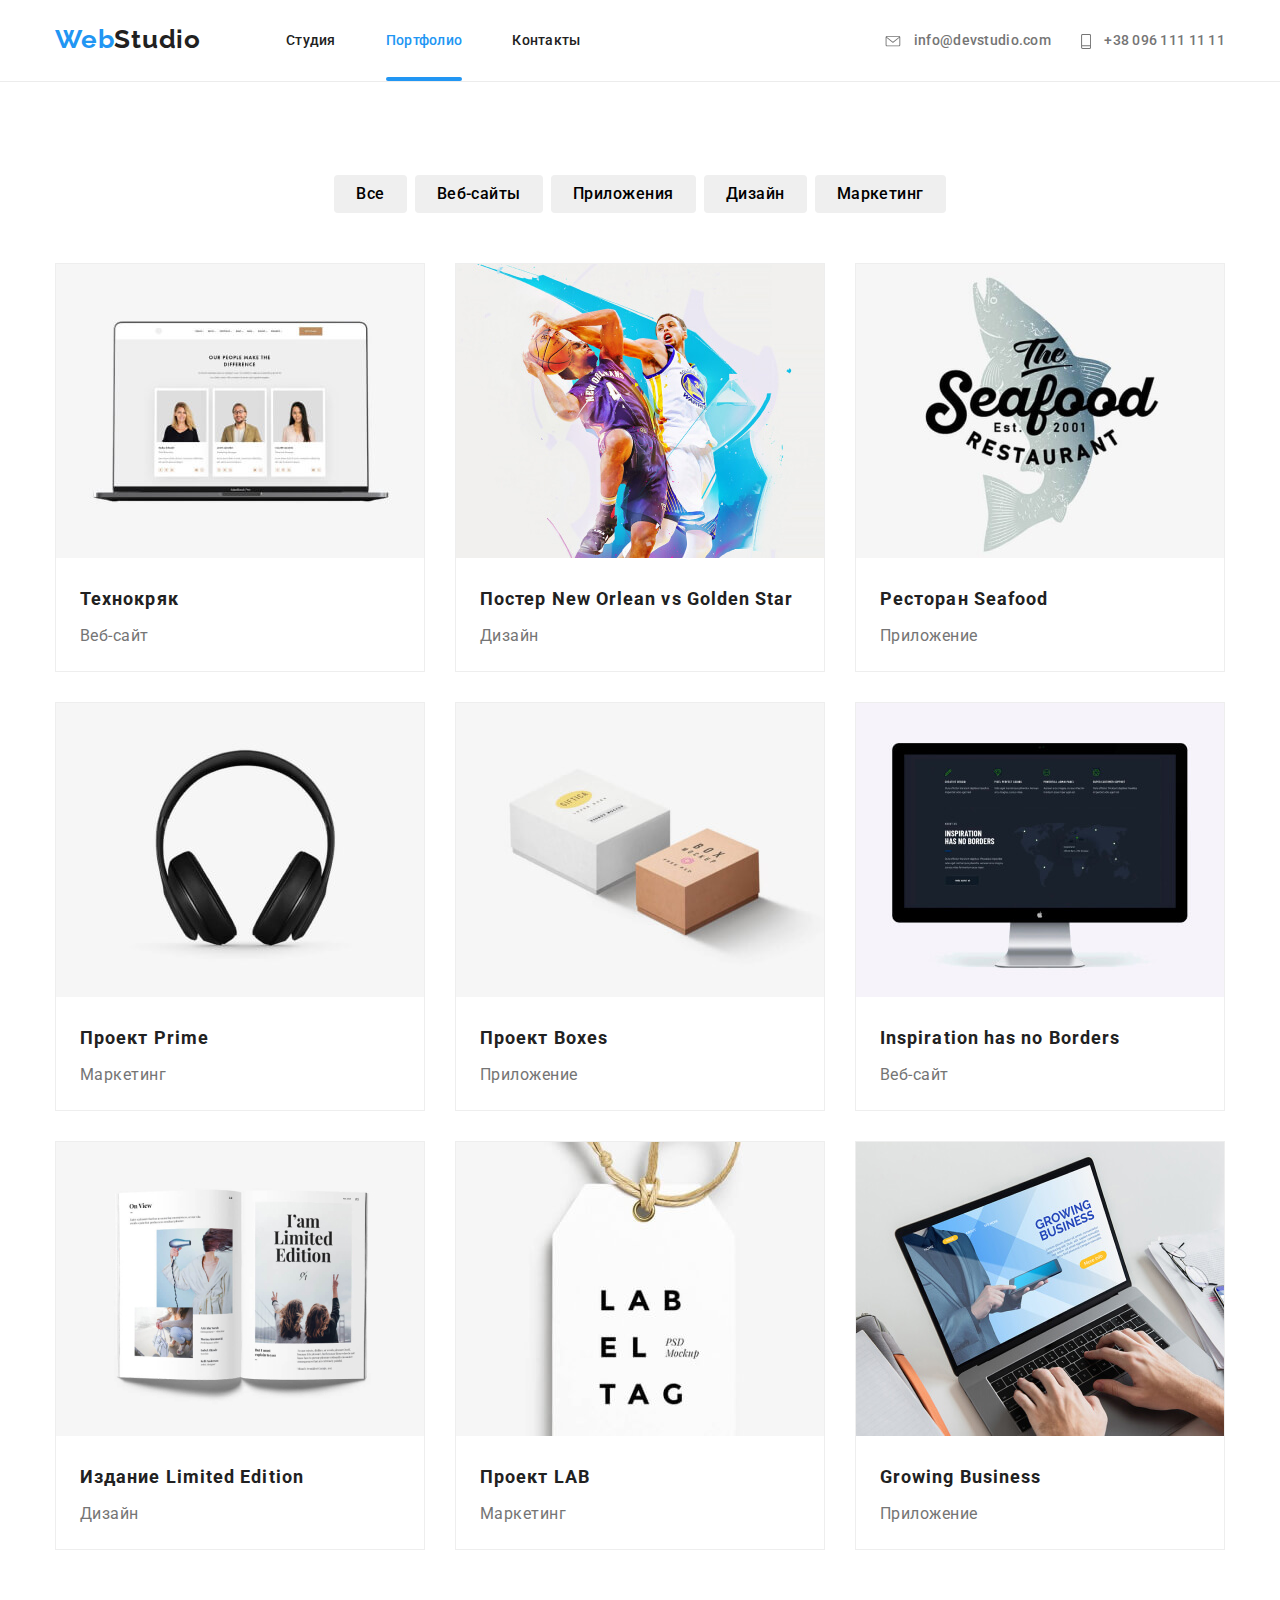
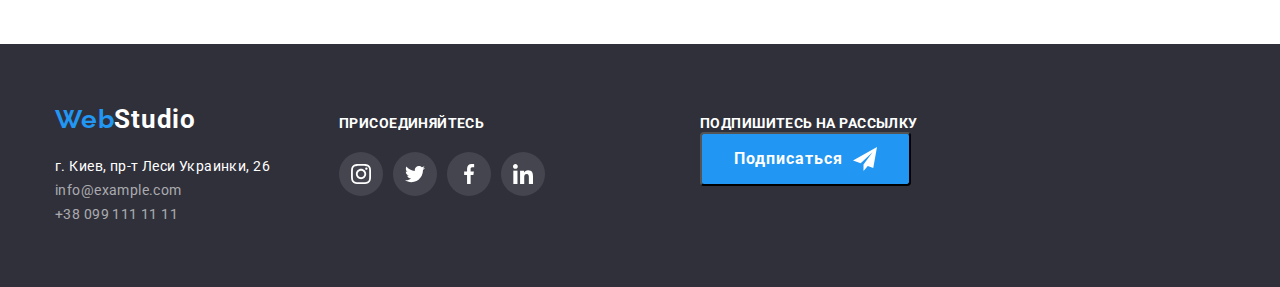
==== commit bb70fbf5: "Переделал замичания ментора." ====
--- a/portfolio.html
+++ b/portfolio.html
@@ -82,6 +82,7 @@
             <a href="" class="logo-decoration">
               <div class="wrapper">
                 <img
+                  class="qwer"
                   class="photo-port"
                   src="./images-portfolio/web.jpg"
                   alt="Технокряк"
@@ -105,6 +106,7 @@
             <a href="" class="logo-decoration">
               <div class="wrapper">
                 <img
+                  class="qwer"
                   class="photo-port"
                   src="./images-portfolio/design.jpg"
                   alt="Дизайн"
--- a/css/style.css
+++ b/css/style.css
@@ -92,6 +92,7 @@
   letter-spacing: 0.02em;
   color: var(--title-light-theme-color);
   text-decoration: none;
+  transition: 250ms cubic-bezier(0.4, 0, 0.2, 1);
 }
 
 .current-effect {
@@ -121,7 +122,6 @@
 .link-item:hover,
 .link-item:focus {
   color: var(--accent-color);
-  transition: 250ms cubic-bezier(0.4, 0, 0.2, 1);
 }
 
 .info {
@@ -148,13 +148,13 @@
 
 .info-kontakt {
   fill: #757575;
+  transition: 250ms cubic-bezier(0.4, 0, 0.2, 1);
 }
 
 .info-kontakt:hover,
 .info-kontakt:focus {
   color: var(--accent-color);
   fill: var(--accent-color);
-  transition: 250ms cubic-bezier(0.4, 0, 0.2, 1);
 }
 
 /*hero*/
@@ -251,7 +251,7 @@
   justify-content: center;
   align-items: center;
   background-color: #f5f4fa;
-  width: 270px;
+  width: 100%;
   height: 120px;
 }
 
@@ -312,11 +312,14 @@
   position: relative;
 }
 
+.what-we-do-image {
+  display: block;
+}
+
 .title-list {
   position: absolute;
-  bottom: 1%;
-  width: 370px;
-  height: 70px;
+  bottom: 0;
+  width: 100%;
   background-color: rgba(47, 48, 58, 0.8);
   font-style: normal;
   font-weight: 700;
@@ -380,15 +383,9 @@
 
 .group-title:hover,
 .group-title:focus {
-  display: flex;
   background-color: var(--accent-color);
   fill: #ffffff;
   border-radius: 50%;
-  justify-content: center;
-  align-items: center;
-  width: 44px;
-  height: 44px;
-  transition: 250ms cubic-bezier(0.4, 0, 0.2, 1);
 }
 
 /*our team*/
@@ -439,13 +436,13 @@
 
 .imeges {
   fill: #afb1b8;
+  transition: 250ms cubic-bezier(0.4, 0, 0.2, 1);
 }
 
 .imeges:hover,
 .imeges:focus {
   border: 1px solid #2196f3;
   fill: #2196f3;
-  transition: 250ms cubic-bezier(0.4, 0, 0.2, 1);
 }
 
 /*footer*/
@@ -518,12 +515,12 @@
 
 .soc-title {
   fill: #ffffff;
+  transition: 250ms cubic-bezier(0.4, 0, 0.2, 1);
 }
 
 .soc-title:hover,
 .soc-title:focus {
   background-color: var(--accent-color);
-  transition: 250ms cubic-bezier(0.4, 0, 0.2, 1);
 }
 
 .soc-title {
@@ -568,13 +565,13 @@
   padding-bottom: 6px;
   padding-right: 22px;
   padding-left: 22px;
+  transition: 250ms cubic-bezier(0.4, 0, 0.2, 1);
 }
 
 .button-list:hover,
 .button-list:focus {
   background-color: var(--accent-color);
   color: var(--title-dark-theme-color);
-  transition: 250ms cubic-bezier(0.4, 0, 0.2, 1);
 }
 
 .button-list {
@@ -609,6 +606,7 @@
 
 .logo-decoration {
   display: block;
+  text-decoration: none;
 }
 
 .logo-decoration .wrapper {
@@ -622,26 +620,24 @@
 
 .decor {
   position: absolute;
-  display: flex;
-  background-color: rgba(33, 150, 243, 0.9);
+  top: 0;
+  left: 0;
   width: 100%;
   height: 100%;
+  padding-left: 24px;
+  padding-right: 24px;
   padding-top: 63px;
   padding-bottom: 63px;
-  padding-right: 24px;
-  padding-left: 24px;
-  left: 0;
-  bottom: 0;
+  background: rgba(33, 150, 243, 0.9);
   transform: translateY(100%);
-
   opacity: 0;
+  transition: 250ms cubic-bezier(0.4, 0, 0.2, 1);
 }
 
 .logo-decoration:hover .decor {
   left: 50%;
   top: 50%;
   transform: translate(-50%, -50%);
-  transition: 250ms cubic-bezier(0.4, 0, 0.2, 1);
 
   opacity: 1;
 }
@@ -652,7 +648,6 @@
   line-height: 2;
   letter-spacing: 0.06em;
   color: var(--title-light-theme-color);
-  text-decoration: none;
 }
 
 .description {
@@ -661,12 +656,10 @@
   line-height: 1.87;
   letter-spacing: 0.03em;
   color: var(--text-theme-color);
-  text-decoration: none;
 }
 
 .editing:hover,
 .editing:focus {
-  border: 1px solid #eeeeee;
   box-sizing: border-box;
   box-shadow: 1px 4px 6px rgba(0, 0, 0, 0.16), 0px 4px 4px rgba(0, 0, 0, 0.06),
     0px 1px 1px rgba(0, 0, 0, 0.12);
@@ -677,7 +670,7 @@
   font-style: normal;
   font-weight: 400;
   font-size: 18px;
-  line-height: 28px;
+  line-height: 1.56;
   letter-spacing: 0.03em;
   color: #ffffff;
 }
@@ -686,6 +679,7 @@
   margin-right: 30px;
   margin-bottom: 30px;
   width: 370px;
+  border: 1px solid #eeeeee;
 }
 
 .editing:nth-child(3n) {
